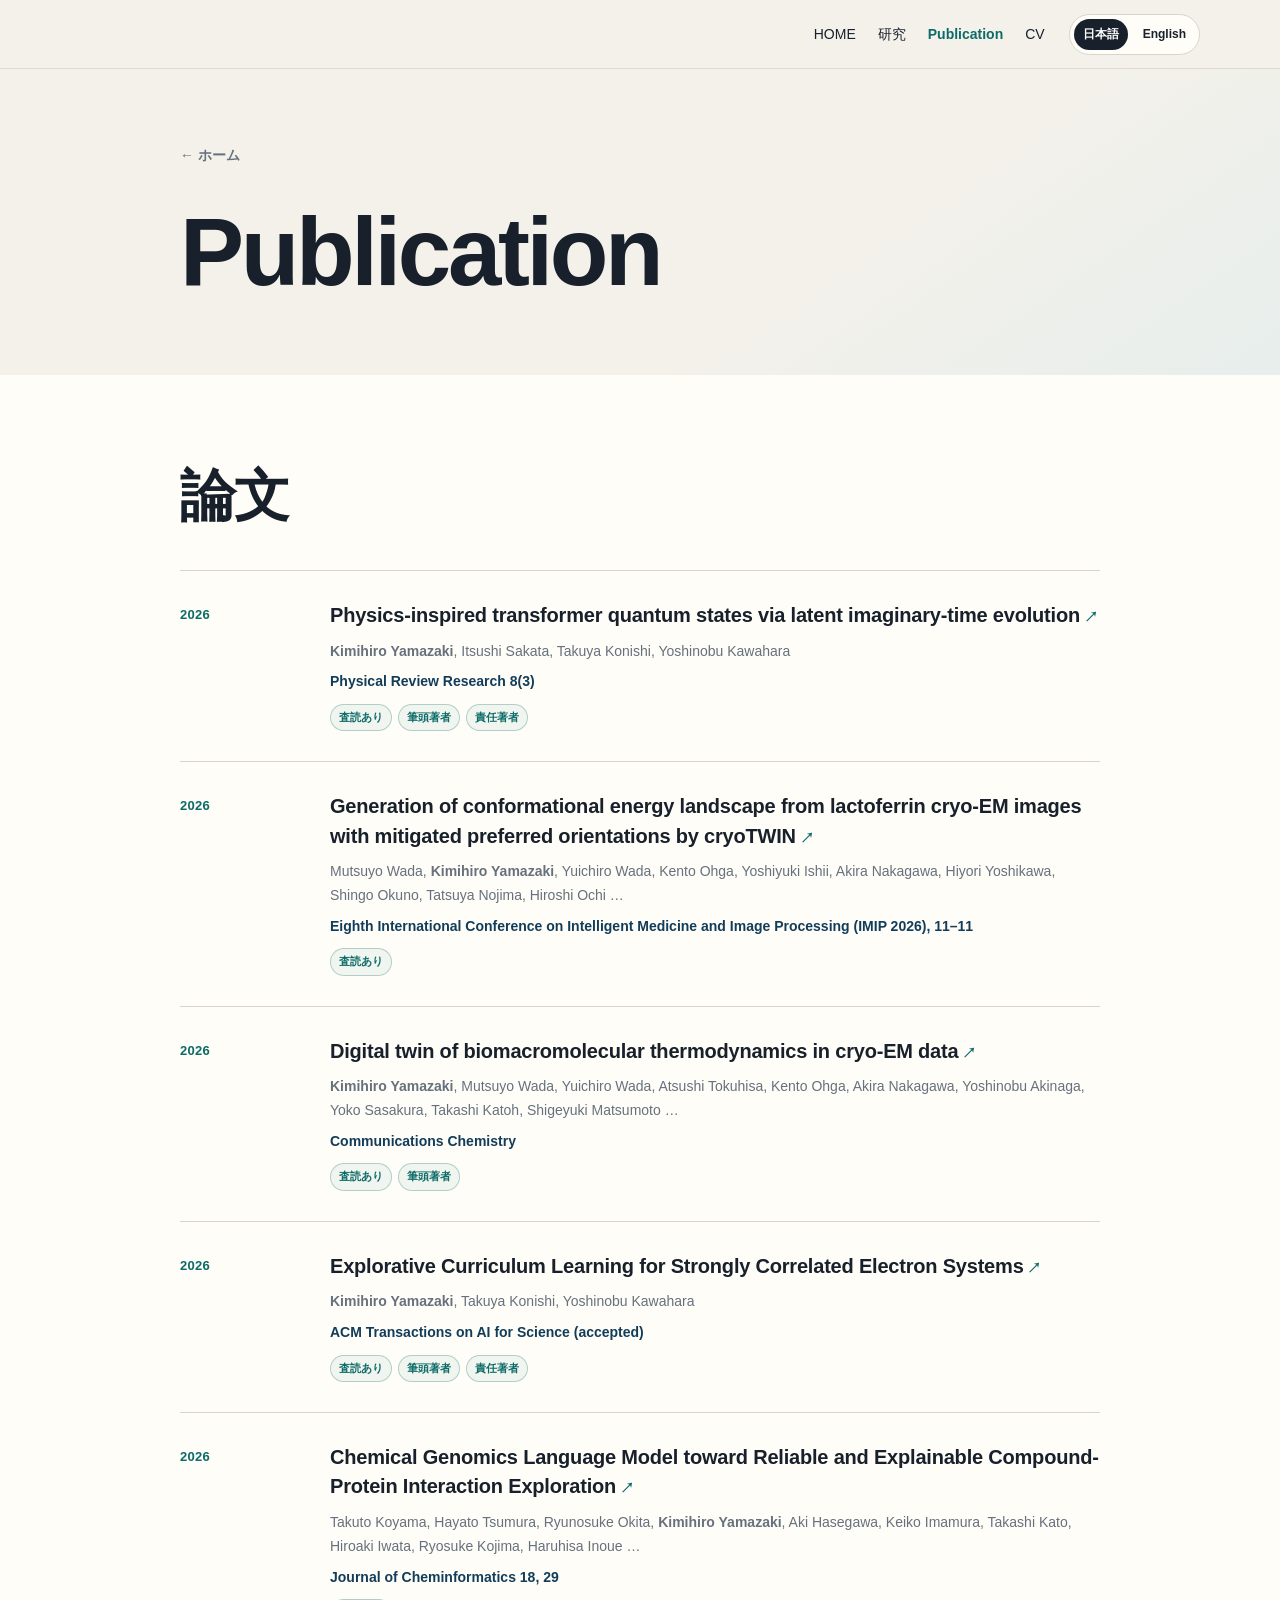
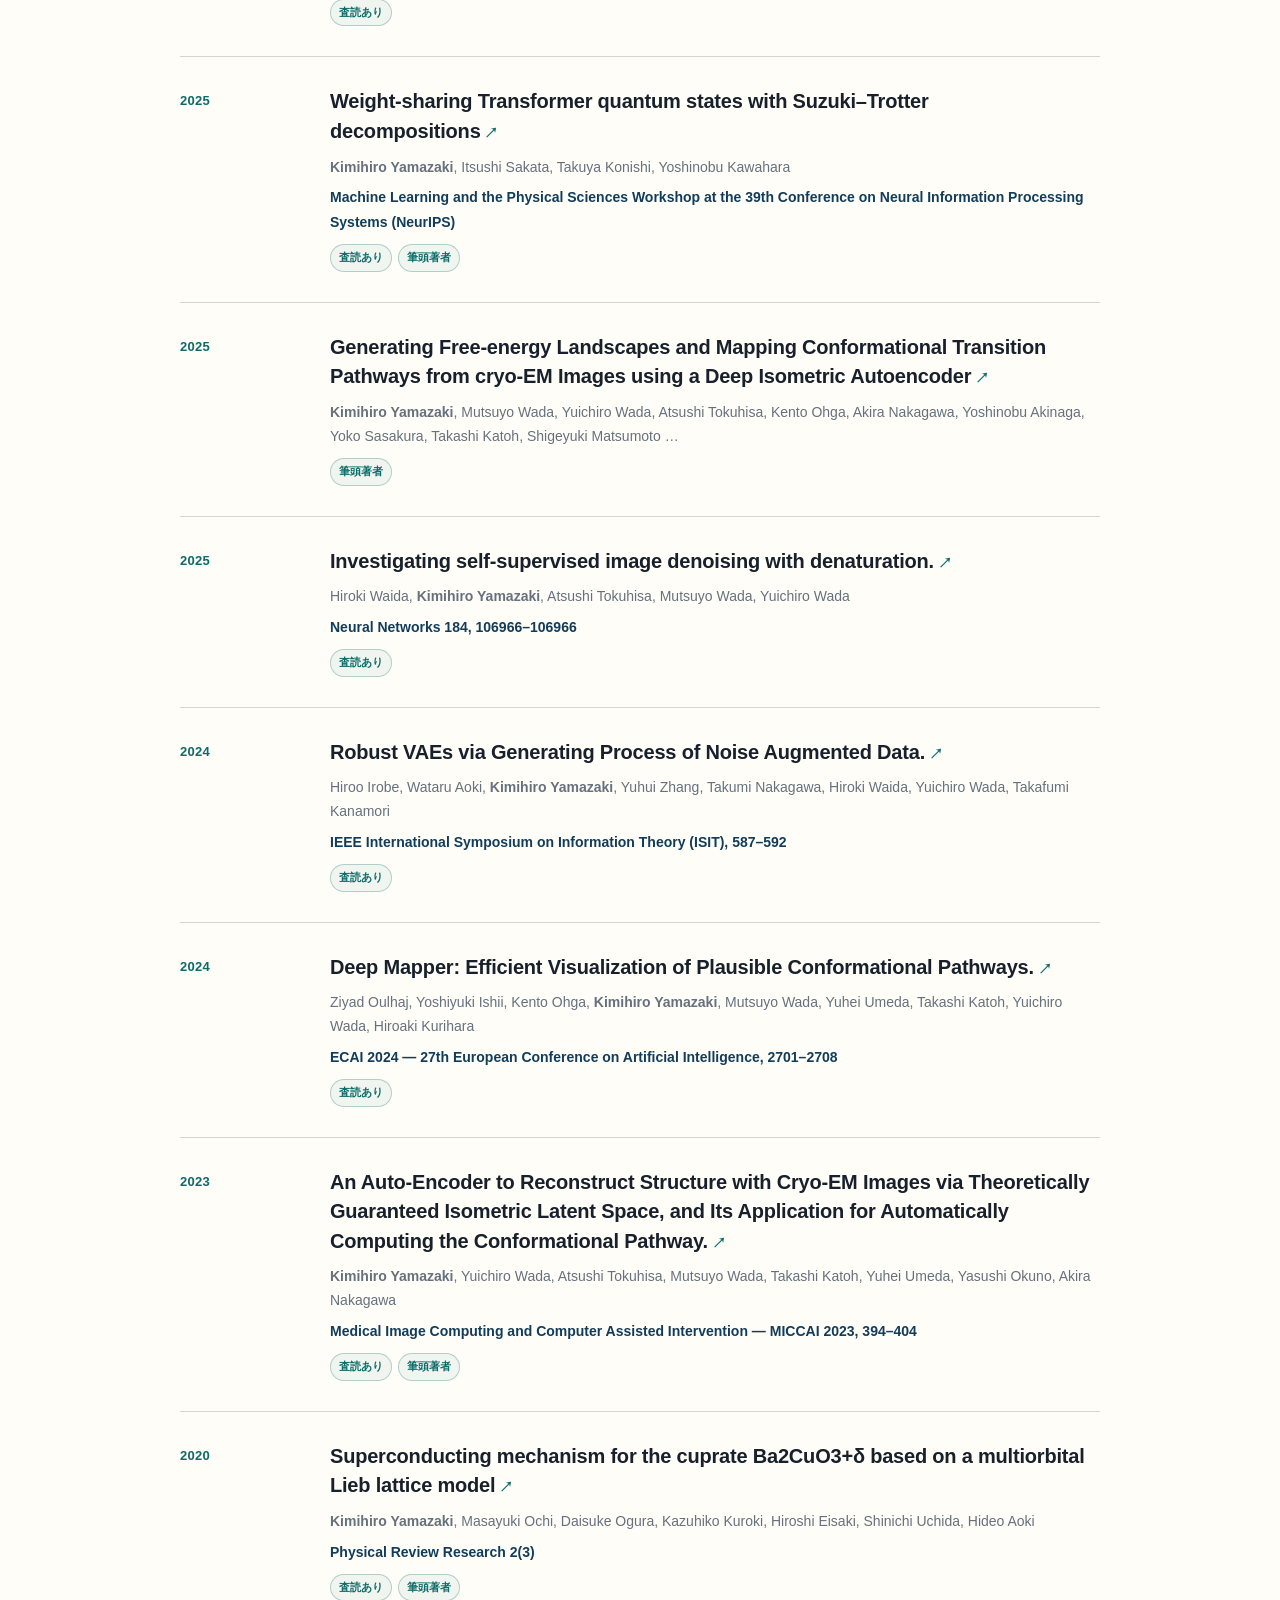
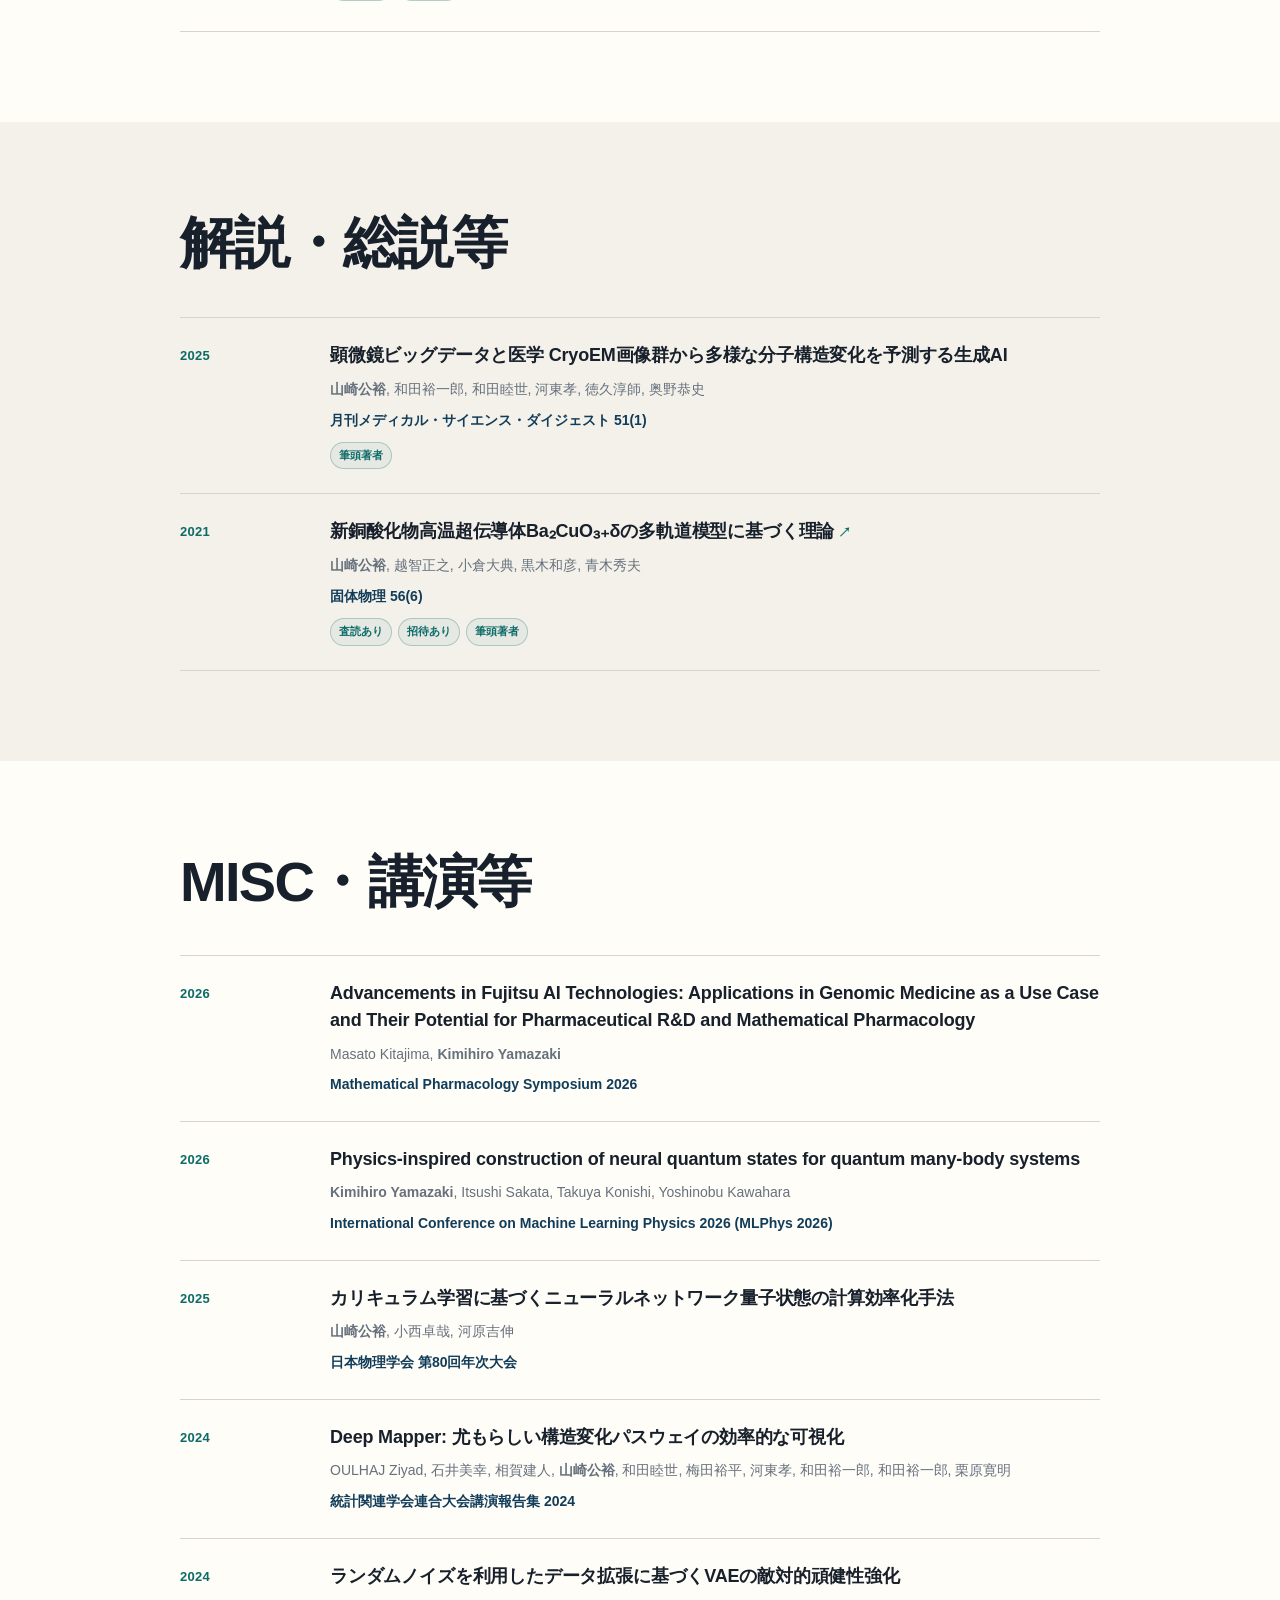
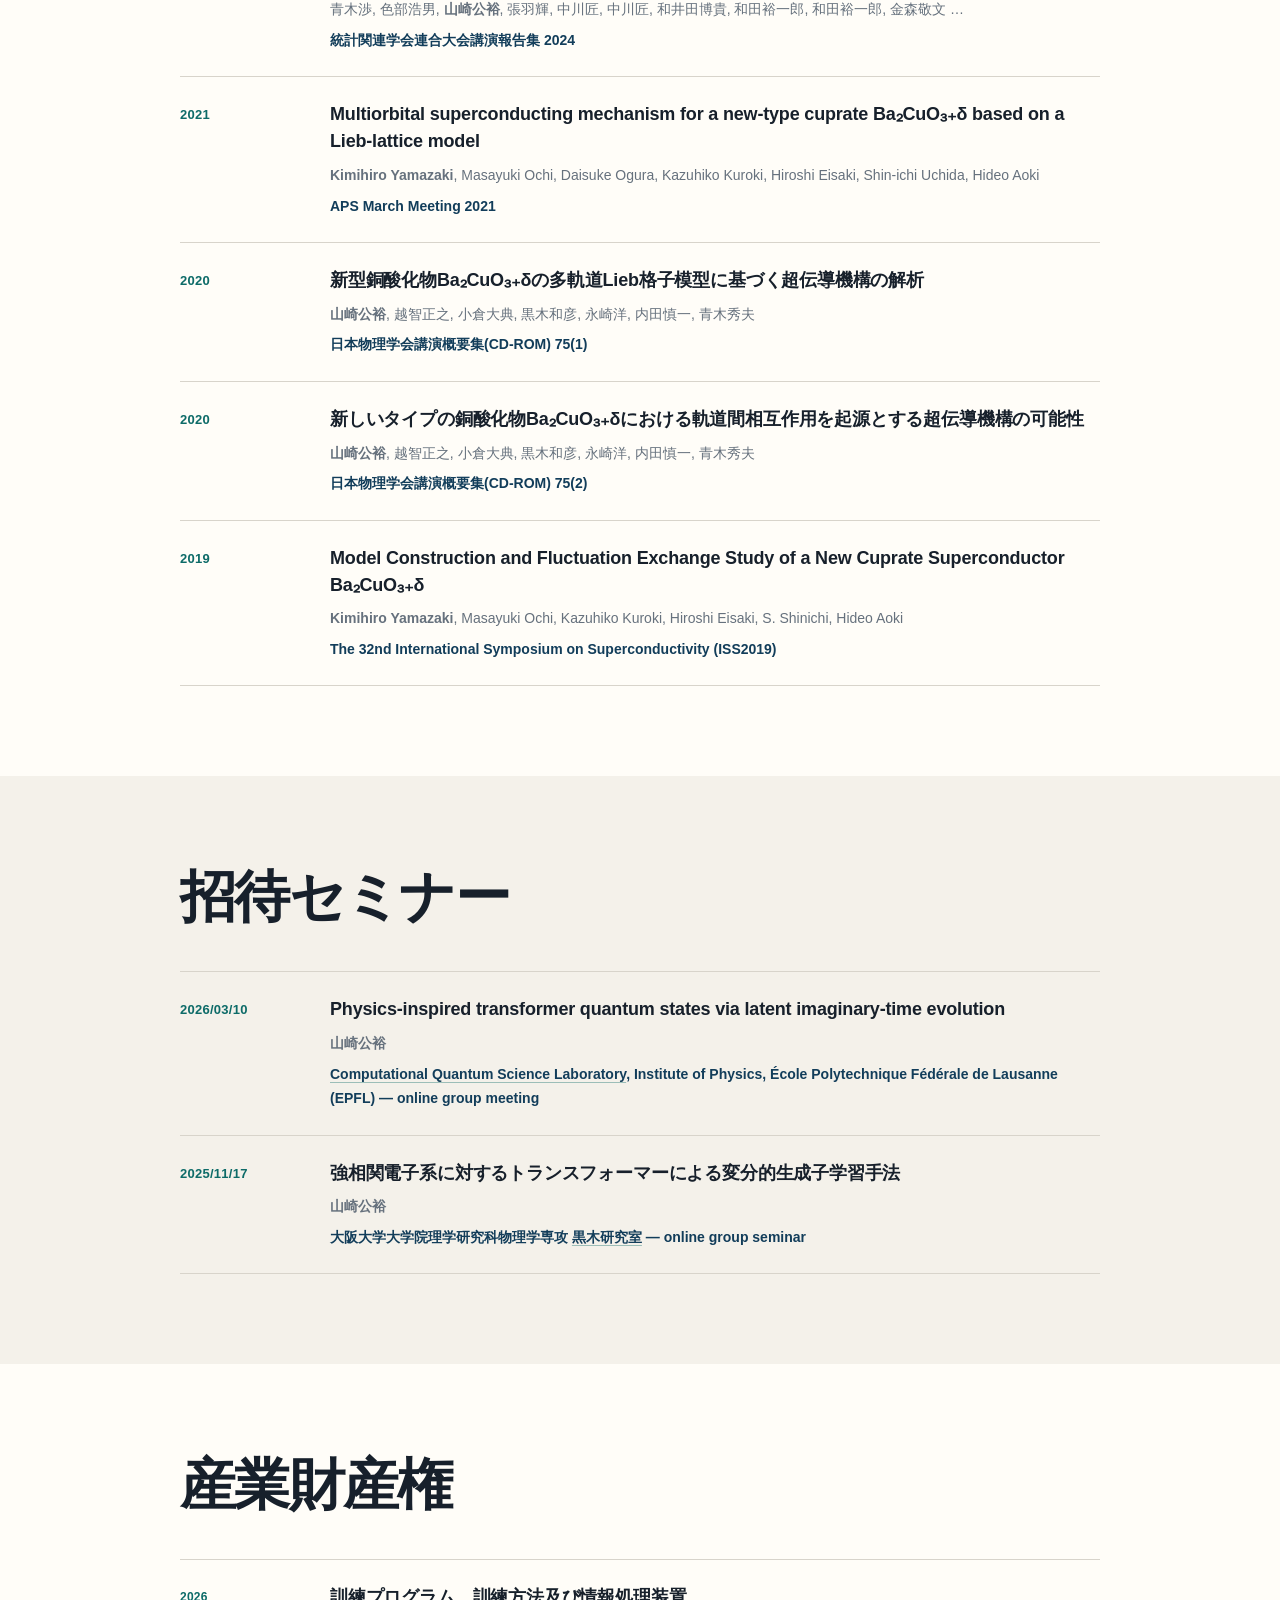
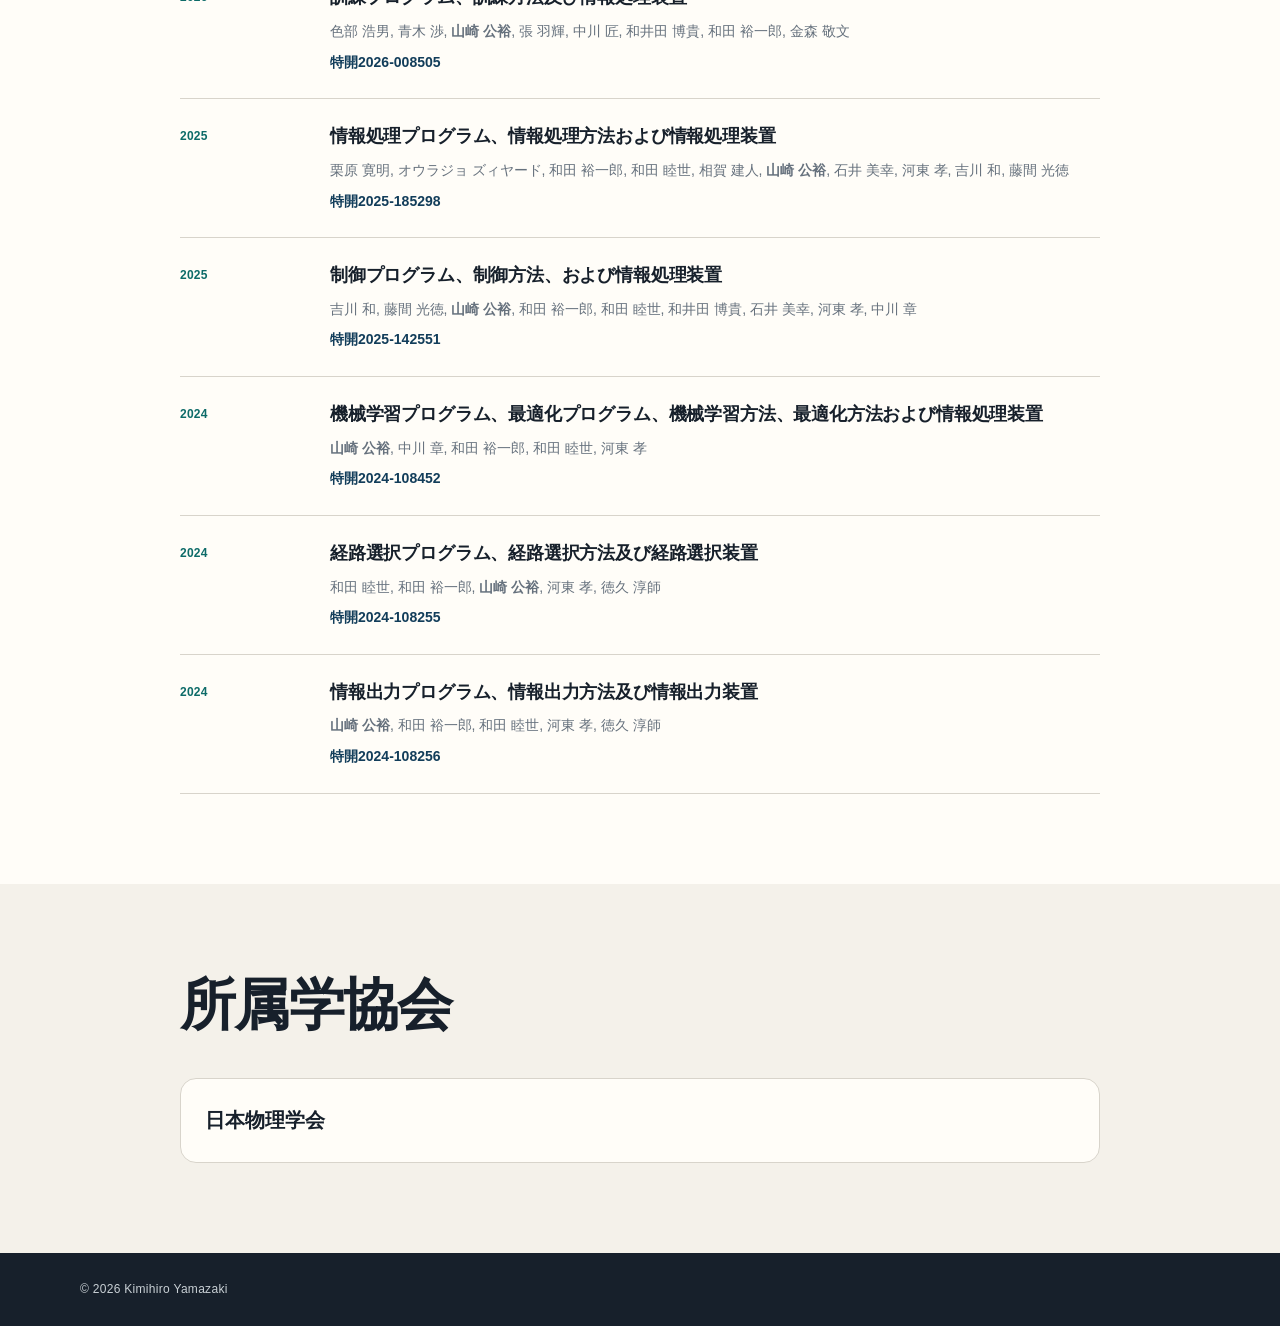
==== publication.html @ 3aa44b80 "Add files via upload" ====
<!DOCTYPE html>

<html lang="ja">
<head>
<meta charset="utf-8"/>
<meta content="width=device-width,initial-scale=1" name="viewport"/>
<meta content="山崎公裕 / Kimihiro Yamazaki — Publication一覧。論文、解説・総説、MISC・学会発表、招待セミナー、産業財産権など。" name="description"/>
<title>Publication | 山崎 公裕</title>
<link href="styles.css" rel="stylesheet"/>
</head>
<body>
<header class="site-header">
<div class="container nav-wrap">
<div class="header-right">
<nav aria-label="メインナビゲーション" class="nav">
<a href="index.html">HOME</a>
<a href="index.html#research">研究</a>
<a aria-current="page" href="publication.html">Publication</a>
<a href="index.html#cv">CV</a>
</nav>
<div aria-label="言語切替" class="lang-switch">
<span aria-current="page" class="active">日本語</span>
<a href="publication-en.html">English</a>
</div>
</div>
</div>
</header>
<main>
<section class="subpage-hero">
<div class="container narrow">
<a class="back-link" href="index.html">← ホーム</a>
<h1 class="page-title">Publication</h1>
</div>
</section>
<section class="section works-section alt" id="papers">
<div class="container narrow">
<div class="section-heading">
<h2>論文</h2>
</div>
<div class="work-list">
<article class="work-item">
<div class="work-date">2026</div>
<div><h3><a class="paper-link" href="https://doi.org/10.1103/bjxb-8tsk" rel="noreferrer" target="_blank">Physics-inspired transformer quantum states via latent imaginary-time evolution</a></h3>
<p class="authors"><strong>Kimihiro Yamazaki</strong>, Itsushi Sakata, Takuya Konishi, Yoshinobu Kawahara</p>
<p class="venue">Physical Review Research 8(3)</p>
<div class="badges"><span>査読あり</span><span>筆頭著者</span><span>責任著者</span></div></div>
</article>
<article class="work-item">
<div class="work-date">2026</div>
<div><h3><a class="paper-link" href="https://doi.org/10.1117/12.3119418" rel="noreferrer" target="_blank">Generation of conformational energy landscape from lactoferrin cryo-EM images with mitigated preferred orientations by cryoTWIN</a></h3>
<p class="authors">Mutsuyo Wada, <strong>Kimihiro Yamazaki</strong>, Yuichiro Wada, Kento Ohga, Yoshiyuki Ishii, Akira Nakagawa, Hiyori Yoshikawa, Shingo Okuno, Tatsuya Nojima, Hiroshi Ochi …</p>
<p class="venue">Eighth International Conference on Intelligent Medicine and Image Processing (IMIP 2026), 11–11</p>
<div class="badges"><span>査読あり</span></div></div>
</article>
<article class="work-item">
<div class="work-date">2026</div>
<div><h3><a class="paper-link" href="https://doi.org/10.1038/s42004-026-02077-5" rel="noreferrer" target="_blank">Digital twin of biomacromolecular thermodynamics in cryo-EM data</a></h3>
<p class="authors"><strong>Kimihiro Yamazaki</strong>, Mutsuyo Wada, Yuichiro Wada, Atsushi Tokuhisa, Kento Ohga, Akira Nakagawa, Yoshinobu Akinaga, Yoko Sasakura, Takashi Katoh, Shigeyuki Matsumoto …</p>
<p class="venue">Communications Chemistry</p>
<div class="badges"><span>査読あり</span><span>筆頭著者</span></div></div>
</article>
<article class="work-item">
<div class="work-date">2026</div>
<div><h3><a class="paper-link" href="https://dl.acm.org/doi/10.1145/3800609" rel="noreferrer" target="_blank">Explorative Curriculum Learning for Strongly Correlated Electron Systems</a></h3>
<p class="authors"><strong>Kimihiro Yamazaki</strong>, Takuya Konishi, Yoshinobu Kawahara</p>
<p class="venue">ACM Transactions on AI for Science (accepted)</p>
<div class="badges"><span>査読あり</span><span>筆頭著者</span><span>責任著者</span></div></div>
</article>
<article class="work-item">
<div class="work-date">2026</div>
<div><h3><a class="paper-link" href="https://doi.org/10.1186/s13321-026-01155-z" rel="noreferrer" target="_blank">Chemical Genomics Language Model toward Reliable and Explainable Compound-Protein Interaction Exploration</a></h3>
<p class="authors">Takuto Koyama, Hayato Tsumura, Ryunosuke Okita, <strong>Kimihiro Yamazaki</strong>, Aki Hasegawa, Keiko Imamura, Takashi Kato, Hiroaki Iwata, Ryosuke Kojima, Haruhisa Inoue …</p>
<p class="venue">Journal of Cheminformatics 18, 29</p>
<div class="badges"><span>査読あり</span></div></div>
</article>
<article class="work-item">
<div class="work-date">2025</div>
<div><h3><a class="paper-link" href="https://ml4physicalsciences.github.io/2025/files/NeurIPS_ML4PS_2025_127.pdf" rel="noreferrer" target="_blank">Weight-sharing Transformer quantum states with Suzuki–Trotter decompositions</a></h3>
<p class="authors"><strong>Kimihiro Yamazaki</strong>, Itsushi Sakata, Takuya Konishi, Yoshinobu Kawahara</p>
<p class="venue">Machine Learning and the Physical Sciences Workshop at the 39th Conference on Neural Information Processing Systems (NeurIPS)</p>
<div class="badges"><span>査読あり</span><span>筆頭著者</span></div></div>
</article>
<article class="work-item">
<div class="work-date">2025</div>
<div><h3><a class="paper-link" href="https://www.cambridge.org/engage/chemrxiv/article-details/67c514a96dde43c908394a29" rel="noreferrer" target="_blank">Generating Free-energy Landscapes and Mapping Conformational Transition Pathways from cryo-EM Images using a Deep Isometric Autoencoder</a></h3>
<p class="authors"><strong>Kimihiro Yamazaki</strong>, Mutsuyo Wada, Yuichiro Wada, Atsushi Tokuhisa, Kento Ohga, Akira Nakagawa, Yoshinobu Akinaga, Yoko Sasakura, Takashi Katoh, Shigeyuki Matsumoto …</p>
<div class="badges"><span>筆頭著者</span></div></div>
</article>
<article class="work-item">
<div class="work-date">2025</div>
<div><h3><a class="paper-link" href="https://doi.org/10.1016/j.neunet.2024.106966" rel="noreferrer" target="_blank">Investigating self-supervised image denoising with denaturation.</a></h3>
<p class="authors">Hiroki Waida, <strong>Kimihiro Yamazaki</strong>, Atsushi Tokuhisa, Mutsuyo Wada, Yuichiro Wada</p>
<p class="venue">Neural Networks 184, 106966–106966</p>
<div class="badges"><span>査読あり</span></div></div>
</article>
<article class="work-item">
<div class="work-date">2024</div>
<div><h3><a class="paper-link" href="https://doi.org/10.1109/ISIT57864.2024.10619451" rel="noreferrer" target="_blank">Robust VAEs via Generating Process of Noise Augmented Data.</a></h3>
<p class="authors">Hiroo Irobe, Wataru Aoki, <strong>Kimihiro Yamazaki</strong>, Yuhui Zhang, Takumi Nakagawa, Hiroki Waida, Yuichiro Wada, Takafumi Kanamori</p>
<p class="venue">IEEE International Symposium on Information Theory (ISIT), 587–592</p>
<div class="badges"><span>査読あり</span></div></div>
</article>
<article class="work-item">
<div class="work-date">2024</div>
<div><h3><a class="paper-link" href="https://doi.org/10.3233/FAIA240803" rel="noreferrer" target="_blank">Deep Mapper: Efficient Visualization of Plausible Conformational Pathways.</a></h3>
<p class="authors">Ziyad Oulhaj, Yoshiyuki Ishii, Kento Ohga, <strong>Kimihiro Yamazaki</strong>, Mutsuyo Wada, Yuhei Umeda, Takashi Katoh, Yuichiro Wada, Hiroaki Kurihara</p>
<p class="venue">ECAI 2024 — 27th European Conference on Artificial Intelligence, 2701–2708</p>
<div class="badges"><span>査読あり</span></div></div>
</article>
<article class="work-item">
<div class="work-date">2023</div>
<div><h3><a class="paper-link" href="https://doi.org/10.1007/978-3-031-43907-0_38" rel="noreferrer" target="_blank">An Auto-Encoder to Reconstruct Structure with Cryo-EM Images via Theoretically Guaranteed Isometric Latent Space, and Its Application for Automatically Computing the Conformational Pathway.</a></h3>
<p class="authors"><strong>Kimihiro Yamazaki</strong>, Yuichiro Wada, Atsushi Tokuhisa, Mutsuyo Wada, Takashi Katoh, Yuhei Umeda, Yasushi Okuno, Akira Nakagawa</p>
<p class="venue">Medical Image Computing and Computer Assisted Intervention — MICCAI 2023, 394–404</p>
<div class="badges"><span>査読あり</span><span>筆頭著者</span></div></div>
</article>

<article class="work-item">
<div class="work-date">2020</div>
<div><h3><a class="paper-link" href="https://doi.org/10.1103/PhysRevResearch.2.033356" rel="noreferrer" target="_blank">Superconducting mechanism for the cuprate Ba2CuO3+δ based on a multiorbital Lieb lattice model</a></h3>
<p class="authors"><strong>Kimihiro Yamazaki</strong>, Masayuki Ochi, Daisuke Ogura, Kazuhiko Kuroki, Hiroshi Eisaki, Shinichi Uchida, Hideo Aoki</p>
<p class="venue">Physical Review Research 2(3)</p>
<div class="badges"><span>査読あり</span><span>筆頭著者</span></div></div>
</article>
</div>
</div>
</section>

<section class="section works-section" id="reviews">
<div class="container narrow">
<div class="section-heading">
<h2>解説・総説等</h2>
</div>
<div class="work-list compact">
<article class="work-item"><div class="work-date">2025</div><div><h3>顕微鏡ビッグデータと医学 CryoEM画像群から多様な分子構造変化を予測する生成AI</h3><p class="authors"><strong>山崎公裕</strong>, 和田裕一郎, 和田睦世, 河東孝, 徳久淳師, 奥野恭史</p><p class="venue">月刊メディカル・サイエンス・ダイジェスト 51(1)</p><div class="badges"><span>筆頭著者</span></div></div></article>
<article class="work-item">
<div class="work-date">2021</div>
<div><h3><a class="paper-link" href="https://jglobal.jst.go.jp/detail?JGLOBAL_ID=202102281086195123" rel="noreferrer" target="_blank">新銅酸化物高温超伝導体Ba₂CuO₃₊δの多軌道模型に基づく理論</a></h3>
<p class="authors"><strong>山崎公裕</strong>, 越智正之, 小倉大典, 黒木和彦, 青木秀夫</p>
<p class="venue">固体物理 56(6)</p>
<div class="badges"><span>査読あり</span><span>招待あり</span><span>筆頭著者</span></div></div>
</article>
</div>
</div>
</section>
<section class="section works-section alt" id="misc">
<div class="container narrow">
<div class="section-heading">
<h2>MISC・講演等</h2>

</div>
<div class="work-list compact">
<article class="work-item"><div class="work-date">2026</div><div><h3>Advancements in Fujitsu AI Technologies: Applications in Genomic Medicine as a Use Case and Their Potential for Pharmaceutical R&amp;D and Mathematical Pharmacology</h3><p class="authors">Masato Kitajima, <strong>Kimihiro Yamazaki</strong></p><p class="venue">Mathematical Pharmacology Symposium 2026</p></div></article>
<article class="work-item"><div class="work-date">2026</div><div><h3>Physics-inspired construction of neural quantum states for quantum many-body systems</h3><p class="authors"><strong>Kimihiro Yamazaki</strong>, Itsushi Sakata, Takuya Konishi, Yoshinobu Kawahara</p><p class="venue">International Conference on Machine Learning Physics 2026 (MLPhys 2026)</p></div></article>
<article class="work-item"><div class="work-date">2025</div><div><h3>カリキュラム学習に基づくニューラルネットワーク量子状態の計算効率化手法</h3><p class="authors"><strong>山崎公裕</strong>, 小西卓哉, 河原吉伸</p><p class="venue">日本物理学会 第80回年次大会</p></div></article>

<article class="work-item"><div class="work-date">2024</div><div><h3>Deep Mapper: 尤もらしい構造変化パスウェイの効率的な可視化</h3><p class="authors">OULHAJ Ziyad, 石井美幸, 相賀建人, <strong>山崎公裕</strong>, 和田睦世, 梅田裕平, 河東孝, 和田裕一郎, 和田裕一郎, 栗原寛明</p><p class="venue">統計関連学会連合大会講演報告集 2024</p></div></article>
<article class="work-item"><div class="work-date">2024</div><div><h3>ランダムノイズを利用したデータ拡張に基づくVAEの敵対的頑健性強化</h3><p class="authors">青木渉, 色部浩男, <strong>山崎公裕</strong>, 張羽輝, 中川匠, 中川匠, 和井田博貴, 和田裕一郎, 和田裕一郎, 金森敬文 …</p><p class="venue">統計関連学会連合大会講演報告集 2024</p></div></article>
<article class="work-item"><div class="work-date">2021</div><div><h3>Multiorbital superconducting mechanism for a new-type cuprate Ba₂CuO₃₊δ based on a Lieb-lattice model</h3><p class="authors"><strong>Kimihiro Yamazaki</strong>, Masayuki Ochi, Daisuke Ogura, Kazuhiko Kuroki, Hiroshi Eisaki, Shin-ichi Uchida, Hideo Aoki</p><p class="venue">APS March Meeting 2021</p></div></article>
<article class="work-item"><div class="work-date">2020</div><div><h3>新型銅酸化物Ba₂CuO₃₊δの多軌道Lieb格子模型に基づく超伝導機構の解析</h3><p class="authors"><strong>山崎公裕</strong>, 越智正之, 小倉大典, 黒木和彦, 永崎洋, 内田慎一, 青木秀夫</p><p class="venue">日本物理学会講演概要集(CD-ROM) 75(1)</p></div></article>
<article class="work-item"><div class="work-date">2020</div><div><h3>新しいタイプの銅酸化物Ba₂CuO₃₊δにおける軌道間相互作用を起源とする超伝導機構の可能性</h3><p class="authors"><strong>山崎公裕</strong>, 越智正之, 小倉大典, 黒木和彦, 永崎洋, 内田慎一, 青木秀夫</p><p class="venue">日本物理学会講演概要集(CD-ROM) 75(2)</p></div></article>
<article class="work-item"><div class="work-date">2019</div><div><h3>Model Construction and Fluctuation Exchange Study of a New Cuprate Superconductor Ba₂CuO₃₊δ</h3><p class="authors"><strong>Kimihiro Yamazaki</strong>, Masayuki Ochi, Kazuhiko Kuroki, Hiroshi Eisaki, S. Shinichi, Hideo Aoki</p><p class="venue">The 32nd International Symposium on Superconductivity (ISS2019)</p></div></article>
</div>
</div>
</section>
<section class="section works-section" id="invited-talks">
<div class="container narrow">
<div class="section-heading">
<h2>招待セミナー</h2>
</div>
<div class="work-list compact">
<article class="work-item"><div class="work-date">2026/03/10</div><div><h3>Physics-inspired transformer quantum states via latent imaginary-time evolution</h3><p class="authors"><strong>山崎公裕</strong></p><p class="venue"><a class="inline-link" href="https://www.epfl.ch/labs/cqsl/" rel="noreferrer" target="_blank">Computational Quantum Science Laboratory</a>, Institute of Physics, École Polytechnique Fédérale de Lausanne (EPFL) — online group meeting</p></div></article>
<article class="work-item"><div class="work-date">2025/11/17</div><div><h3>強相関電子系に対するトランスフォーマーによる変分的生成子学習手法</h3><p class="authors"><strong>山崎公裕</strong></p><p class="venue">大阪大学大学院理学研究科物理学専攻 <a class="inline-link" href="http://ann.phys.sci.osaka-u.ac.jp/" rel="noreferrer" target="_blank">黒木研究室</a> — online group seminar</p></div></article>
</div>
</div>
</section>
<section class="section works-section alt" id="patents">
<div class="container narrow">
<div class="section-heading">
<h2>産業財産権</h2></div>
<div class="work-list compact patent-list">
<article class="work-item"><div class="work-date">2026</div><div><h3>訓練プログラム、訓練方法及び情報処理装置</h3><p class="authors">色部 浩男, 青木 渉, <strong>山崎 公裕</strong>, 張 羽輝, 中川 匠, 和井田 博貴, 和田 裕一郎, 金森 敬文</p><p class="venue">特開2026-008505</p></div></article>
<article class="work-item"><div class="work-date">2025</div><div><h3>情報処理プログラム、情報処理方法および情報処理装置</h3><p class="authors">栗原 寛明, オウラジョ ズィヤード, 和田 裕一郎, 和田 睦世, 相賀 建人, <strong>山崎 公裕</strong>, 石井 美幸, 河東 孝, 吉川 和, 藤間 光徳</p><p class="venue">特開2025-185298</p></div></article>
<article class="work-item"><div class="work-date">2025</div><div><h3>制御プログラム、制御方法、および情報処理装置</h3><p class="authors">吉川 和, 藤間 光徳, <strong>山崎 公裕</strong>, 和田 裕一郎, 和田 睦世, 和井田 博貴, 石井 美幸, 河東 孝, 中川 章</p><p class="venue">特開2025-142551</p></div></article>
<article class="work-item"><div class="work-date">2024</div><div><h3>機械学習プログラム、最適化プログラム、機械学習方法、最適化方法および情報処理装置</h3><p class="authors"><strong>山崎 公裕</strong>, 中川 章, 和田 裕一郎, 和田 睦世, 河東 孝</p><p class="venue">特開2024-108452</p></div></article>
<article class="work-item"><div class="work-date">2024</div><div><h3>経路選択プログラム、経路選択方法及び経路選択装置</h3><p class="authors">和田 睦世, 和田 裕一郎, <strong>山崎 公裕</strong>, 河東 孝, 徳久 淳師</p><p class="venue">特開2024-108255</p></div></article>
<article class="work-item"><div class="work-date">2024</div><div><h3>情報出力プログラム、情報出力方法及び情報出力装置</h3><p class="authors"><strong>山崎 公裕</strong>, 和田 裕一郎, 和田 睦世, 河東 孝, 徳久 淳師</p><p class="venue">特開2024-108256</p></div></article>
</div>
</div>
</section>
<section class="section works-section" id="societies">
<div class="container narrow">
<div class="section-heading">
<h2>所属学協会</h2></div>
<div class="society-card">日本物理学会</div>

</div>
</section>
</main>
<footer class="site-footer">
<div class="container footer-wrap">
<p>© 2026 Kimihiro Yamazaki</p>
</div>
</footer>
</body>
</html>
---- styles.css ----
:root{
  --bg:#f4f1ea;
  --paper:#fffdf8;
  --ink:#17202b;
  --muted:#66717d;
  --line:#d8d4cb;
  --accent:#0d6b68;
  --accent2:#123d5a;
  --max:1120px;
}
*{box-sizing:border-box}
html{scroll-behavior:smooth}
body{margin:0;font-family:-apple-system,BlinkMacSystemFont,"Segoe UI","Noto Sans JP",sans-serif;background:var(--bg);color:var(--ink);line-height:1.75}
a{color:inherit;text-decoration:none}
.container{width:min(var(--max),calc(100% - 40px));margin:0 auto}
.site-header{position:sticky;top:0;z-index:50;background:rgba(244,241,234,.9);backdrop-filter:blur(12px);border-bottom:1px solid rgba(216,212,203,.8)}
.nav-wrap{height:68px;display:flex;align-items:center;justify-content:flex-end}
.brand{font-weight:800;letter-spacing:.08em;border:1px solid var(--ink);width:38px;height:38px;display:grid;place-items:center;border-radius:50%}
.nav{display:flex;gap:22px;font-size:14px}.nav a:hover{color:var(--accent)}
.hero{padding:96px 0 72px;background:linear-gradient(145deg,#f4f1ea 60%,#e7eeec)}
.hero-grid{display:grid;grid-template-columns:1.5fr .7fr;gap:80px;align-items:center}
.hero-simple{max-width:none;text-align:left}
.hero-simple h1{margin-bottom:34px}
.hero-identity{display:flex;align-items:center;justify-content:flex-start;gap:26px;margin-bottom:34px;text-align:left}
.hero-identity h1{margin:0}
.profile-photo{width:132px;height:132px;object-fit:cover;border-radius:18px;border:1px solid var(--line);box-shadow:0 10px 28px rgba(23,32,43,.08);flex:0 0 auto}
.eyebrow{font-size:12px;letter-spacing:.18em;font-weight:800;color:var(--accent);margin:0 0 12px}
h1{font-size:clamp(40px,6vw,68px);line-height:1.04;letter-spacing:-.035em;margin:0 0 24px}h1 span{font-size:.46em;letter-spacing:.08em;font-weight:600}
.lead{font-size:clamp(22px,3vw,34px);font-weight:700;margin:0 0 18px;color:var(--accent2)}
.intro{font-size:17px;max-width:700px;color:#3c4751}
.role-list{margin-top:28px;display:grid;gap:10px}.role-list div{display:grid;grid-template-columns:180px 1fr;gap:16px;border-top:1px solid var(--line);padding-top:10px}.role-list span{color:var(--muted)}
.cta-row{display:flex;flex-wrap:wrap;gap:12px;margin-top:30px}.button{border:1px solid var(--ink);padding:10px 16px;border-radius:999px;font-size:14px;font-weight:700;transition:.2s}.button:hover{transform:translateY(-2px)}.button.primary{background:var(--ink);color:white}
.profile-card{background:var(--paper);border:1px solid var(--line);border-radius:24px;padding:28px;box-shadow:0 20px 60px rgba(23,32,43,.08)}
.monogram{width:120px;height:120px;border-radius:50%;display:grid;place-items:center;background:var(--accent2);color:white;font-size:34px;font-weight:800;letter-spacing:.08em;margin-bottom:34px}.profile-label{font-size:11px;letter-spacing:.16em;color:var(--muted);font-weight:800}.profile-card ul{padding-left:18px;margin:10px 0 24px}.mini-note{font-size:13px;color:var(--muted);border-top:1px solid var(--line);padding-top:16px}
.section{padding:90px 0}.alt{background:var(--paper)}.section-heading{max-width:720px;margin-bottom:42px}.section-heading h2,.contact h2{font-size:clamp(34px,5vw,56px);line-height:1.12;letter-spacing:-.03em;margin:0 0 14px}.section-heading p:not(.eyebrow){color:var(--muted)}
.split{max-width:none;display:flex;align-items:end;justify-content:space-between;gap:30px}.text-link{font-weight:700;color:var(--accent);white-space:nowrap}
.cards{display:grid;gap:18px}.cards.three{grid-template-columns:repeat(3,1fr)}.card{background:var(--paper);border:1px solid var(--line);border-radius:18px;padding:28px;min-height:280px}.card .num{display:inline-block;font-size:12px;font-weight:800;color:var(--accent);margin-bottom:54px}.card h3{font-size:24px;line-height:1.2;margin:0 0 18px}.card p{color:var(--muted);margin:0}
.pub-list{border-top:1px solid var(--line)}.pub{display:grid;grid-template-columns:100px 1fr;gap:28px;padding:28px 0;border-bottom:1px solid var(--line)}.pub-year{font-weight:800;color:var(--accent)}.pub h3{font-size:20px;line-height:1.45;margin:0 0 8px}.authors,.venue{margin:4px 0;color:var(--muted);font-size:14px}.venue{font-weight:700;color:var(--accent2)}
.timeline{border-top:1px solid var(--line)}.timeline-item{display:grid;grid-template-columns:160px 1fr;gap:35px;padding:24px 0;border-bottom:1px solid var(--line)}.timeline-item .year{font-weight:800;color:var(--accent)}.timeline-item h3{margin:0;font-size:20px}.timeline-item p{margin:4px 0 0;color:var(--muted)}
.highlight{background:var(--accent2);color:white}.stats{display:grid;grid-template-columns:repeat(3,1fr);gap:20px}.stats>div{border-right:1px solid rgba(255,255,255,.25);padding-right:20px}.stats>div:last-child{border-right:0}.stats span{font-size:64px;font-weight:800;line-height:1}.stats p{margin:8px 0 0;color:rgba(255,255,255,.72)}
.contact{background:#e7eeec}.contact-grid{display:grid;grid-template-columns:1.2fr 1fr;gap:80px;align-items:center}.contact-grid>div:last-child p{color:#4d5a64}
footer{padding:28px 0;background:var(--ink);color:#c9d0d5;font-size:12px}.footer-wrap{display:flex;justify-content:space-between;gap:20px}
@media (max-width:820px){.nav{display:none}.hero{padding-top:62px}.hero-grid,.contact-grid{grid-template-columns:1fr;gap:42px}.profile-card{max-width:520px}.cards.three{grid-template-columns:1fr}.card{min-height:auto}.role-list div{grid-template-columns:1fr;gap:2px}.timeline-item{grid-template-columns:105px 1fr}.stats{grid-template-columns:1fr}.stats>div{border-right:0;border-bottom:1px solid rgba(255,255,255,.25);padding:20px 0}.stats>div:last-child{border-bottom:0}.split{align-items:flex-start;flex-direction:column}.footer-wrap{flex-direction:column}}
@media (max-width:520px){.container{width:min(var(--max),calc(100% - 28px))}.section{padding:66px 0}.pub{grid-template-columns:1fr;gap:4px}.timeline-item{grid-template-columns:1fr;gap:4px}.monogram{width:92px;height:92px}.hero-identity{gap:16px;align-items:center}.profile-photo{width:76px;height:76px;border-radius:14px}}

/* Header language switch */
.header-right{display:flex;align-items:center;gap:24px}
.lang-switch{display:flex;align-items:center;gap:6px;padding:4px;border:1px solid var(--line);border-radius:999px;background:var(--paper);font-size:12px;font-weight:700;white-space:nowrap}
.lang-switch a,.lang-switch span{padding:5px 9px;border-radius:999px}
.lang-switch a:hover{color:var(--accent)}
.lang-switch .active{background:var(--ink);color:white}
@media (max-width:820px){.header-right{gap:10px}.lang-switch{font-size:11px}}


/* Detailed works pages */
.narrow{max-width:920px}
.subpage-hero{padding:72px 0 52px;background:linear-gradient(145deg,#f4f1ea 62%,#e7eeec)}
.back-link{display:inline-block;margin-bottom:34px;color:var(--muted);font-size:14px;font-weight:700}
.back-link:hover{color:var(--accent)}
.page-title{font-size:clamp(54px,9vw,96px);margin-bottom:22px}
.page-intro{font-size:17px;max-width:760px;color:#3c4751;margin:0}
.metrics{display:grid;gap:12px;margin-top:38px}.metrics.four{grid-template-columns:repeat(4,1fr)}
.metrics>div{background:rgba(255,253,248,.72);border:1px solid var(--line);border-radius:15px;padding:17px 18px;display:flex;flex-direction:column;gap:2px}
.metrics strong{font-size:30px;line-height:1.1;color:var(--accent2)}.metrics span{font-size:12px;color:var(--muted);font-weight:700}
.jump-nav{display:flex;flex-wrap:wrap;gap:9px;margin-top:20px}
.jump-nav a{border:1px solid var(--line);background:var(--paper);border-radius:999px;padding:7px 12px;font-size:13px;font-weight:700}
.jump-nav a:hover{border-color:var(--accent);color:var(--accent)}
.works-section{scroll-margin-top:68px}
.work-list{border-top:1px solid var(--line)}
.work-item{display:grid;grid-template-columns:120px 1fr;gap:30px;padding:30px 0;border-bottom:1px solid var(--line)}
.work-date{font-size:13px;font-weight:800;color:var(--accent);letter-spacing:.02em;padding-top:3px;overflow-wrap:anywhere}
.work-item h3{font-size:20px;line-height:1.48;margin:0 0 9px;letter-spacing:-.01em}
.work-item .authors{font-size:14px;line-height:1.7;margin:0;color:var(--muted)}
.work-item .venue{font-size:14px;margin:6px 0 0;font-weight:700;color:var(--accent2)}
.badges{display:flex;flex-wrap:wrap;gap:6px;margin-top:10px}
.badges span{font-size:11px;font-weight:800;color:var(--accent);border:1px solid rgba(13,107,104,.28);background:rgba(13,107,104,.055);padding:3px 8px;border-radius:999px}
.work-list.compact .work-item{padding:24px 0}.work-list.compact .work-item h3{font-size:18px}
.patent-list .work-date{font-size:12px}
.society-card{border:1px solid var(--line);background:var(--paper);border-radius:16px;padding:24px;font-size:20px;font-weight:800}
.source-note{margin-top:30px;padding-top:20px;border-top:1px solid var(--line);font-size:13px;color:var(--muted)}
.source-note a{text-decoration:underline;text-underline-offset:3px}
.nav a[aria-current="page"]{color:var(--accent);font-weight:800}
@media (max-width:820px){.metrics.four{grid-template-columns:repeat(2,1fr)}.work-item{grid-template-columns:1fr;gap:5px}.work-date{padding-top:0}.subpage-hero{padding-top:52px}}
@media (max-width:520px){.metrics.four{grid-template-columns:1fr 1fr}.page-title{font-size:52px}.jump-nav a{font-size:12px}.work-item h3{font-size:18px}}

/* Icon-only email button */
.icon-button{width:42px;height:42px;padding:0;display:inline-grid;place-items:center;border-radius:50%}
.icon-button svg{width:19px;height:19px;display:block}

/* Publication links */
.paper-link{color:inherit;text-decoration-thickness:1px;text-decoration-color:transparent;text-underline-offset:4px;transition:color .18s,text-decoration-color .18s}
.paper-link::after{content:" ↗";font-size:.72em;color:var(--accent);font-weight:800;white-space:nowrap}
.paper-link:hover{color:var(--accent2);text-decoration:underline;text-decoration-color:var(--accent)}


/* Profile links */
.profile-links{align-items:center}
.profile-icon-link{width:44px;height:44px;display:inline-grid;place-items:center;border:1px solid var(--line);border-radius:50%;background:var(--paper);transition:transform .18s,border-color .18s,box-shadow .18s}
.profile-icon-link:hover{transform:translateY(-2px);border-color:var(--accent);box-shadow:0 8px 22px rgba(23,32,43,.08)}
.profile-icon-link svg{width:20px;height:20px;display:block}


/* Research overview */
.research-grid{display:grid;grid-template-columns:minmax(0,.82fr) minmax(420px,1.18fr);gap:64px;align-items:center}
.research-copy .section-heading{max-width:620px;margin-bottom:0}
.research-keyword-block{margin-top:30px}
.keyword-label{margin:0 0 10px;font-size:11px;line-height:1.2;letter-spacing:.16em;font-weight:800;color:var(--muted)}
.research-keywords{display:flex;flex-wrap:wrap;gap:9px;list-style:none;padding:0;margin:0}
.research-keywords li{padding:8px 13px;border:1px solid rgba(13,107,104,.25);border-radius:999px;background:rgba(13,107,104,.055);color:var(--accent2);font-size:13px;font-weight:750;line-height:1.35}
.research-visual{position:relative;margin:0;padding:10px;background:rgba(255,253,248,.78);border:1px solid var(--line);border-radius:24px;box-shadow:0 20px 55px rgba(23,32,43,.09);overflow:hidden}
.research-visual::after{content:"";position:absolute;inset:auto 12% -28px 12%;height:58px;background:rgba(13,107,104,.13);filter:blur(30px);pointer-events:none}
.research-visual picture,.research-visual img{display:block;width:100%}
.research-visual img{height:auto;border-radius:16px}
.image-credit{position:relative;z-index:1;margin:8px 6px 2px;text-align:right;color:var(--muted);font-size:11px;line-height:1.4;letter-spacing:.01em}

/* Site footer */
.site-footer{padding:26px 0;background:var(--ink);color:#c9d0d5;font-size:12px}
.site-footer .footer-wrap{align-items:center}
.site-footer p{margin:0;letter-spacing:.025em}

@media (max-width:900px){
  .research-grid{grid-template-columns:1fr;gap:38px}
  .research-copy .section-heading{max-width:720px}
  .research-visual{max-width:760px}
}
@media (max-width:520px){
  .research-keyword-block{margin-top:24px}
  .research-keywords{gap:7px}
  .research-keywords li{padding:7px 11px;font-size:12px}
  .research-visual{padding:6px;border-radius:18px}
  .research-visual img{border-radius:13px}
}

.inline-link{text-decoration:underline;text-decoration-thickness:1px;text-underline-offset:3px;text-decoration-color:rgba(13,107,104,.38);transition:color .18s,text-decoration-color .18s}
.inline-link:hover{color:var(--accent);text-decoration-color:var(--accent)}
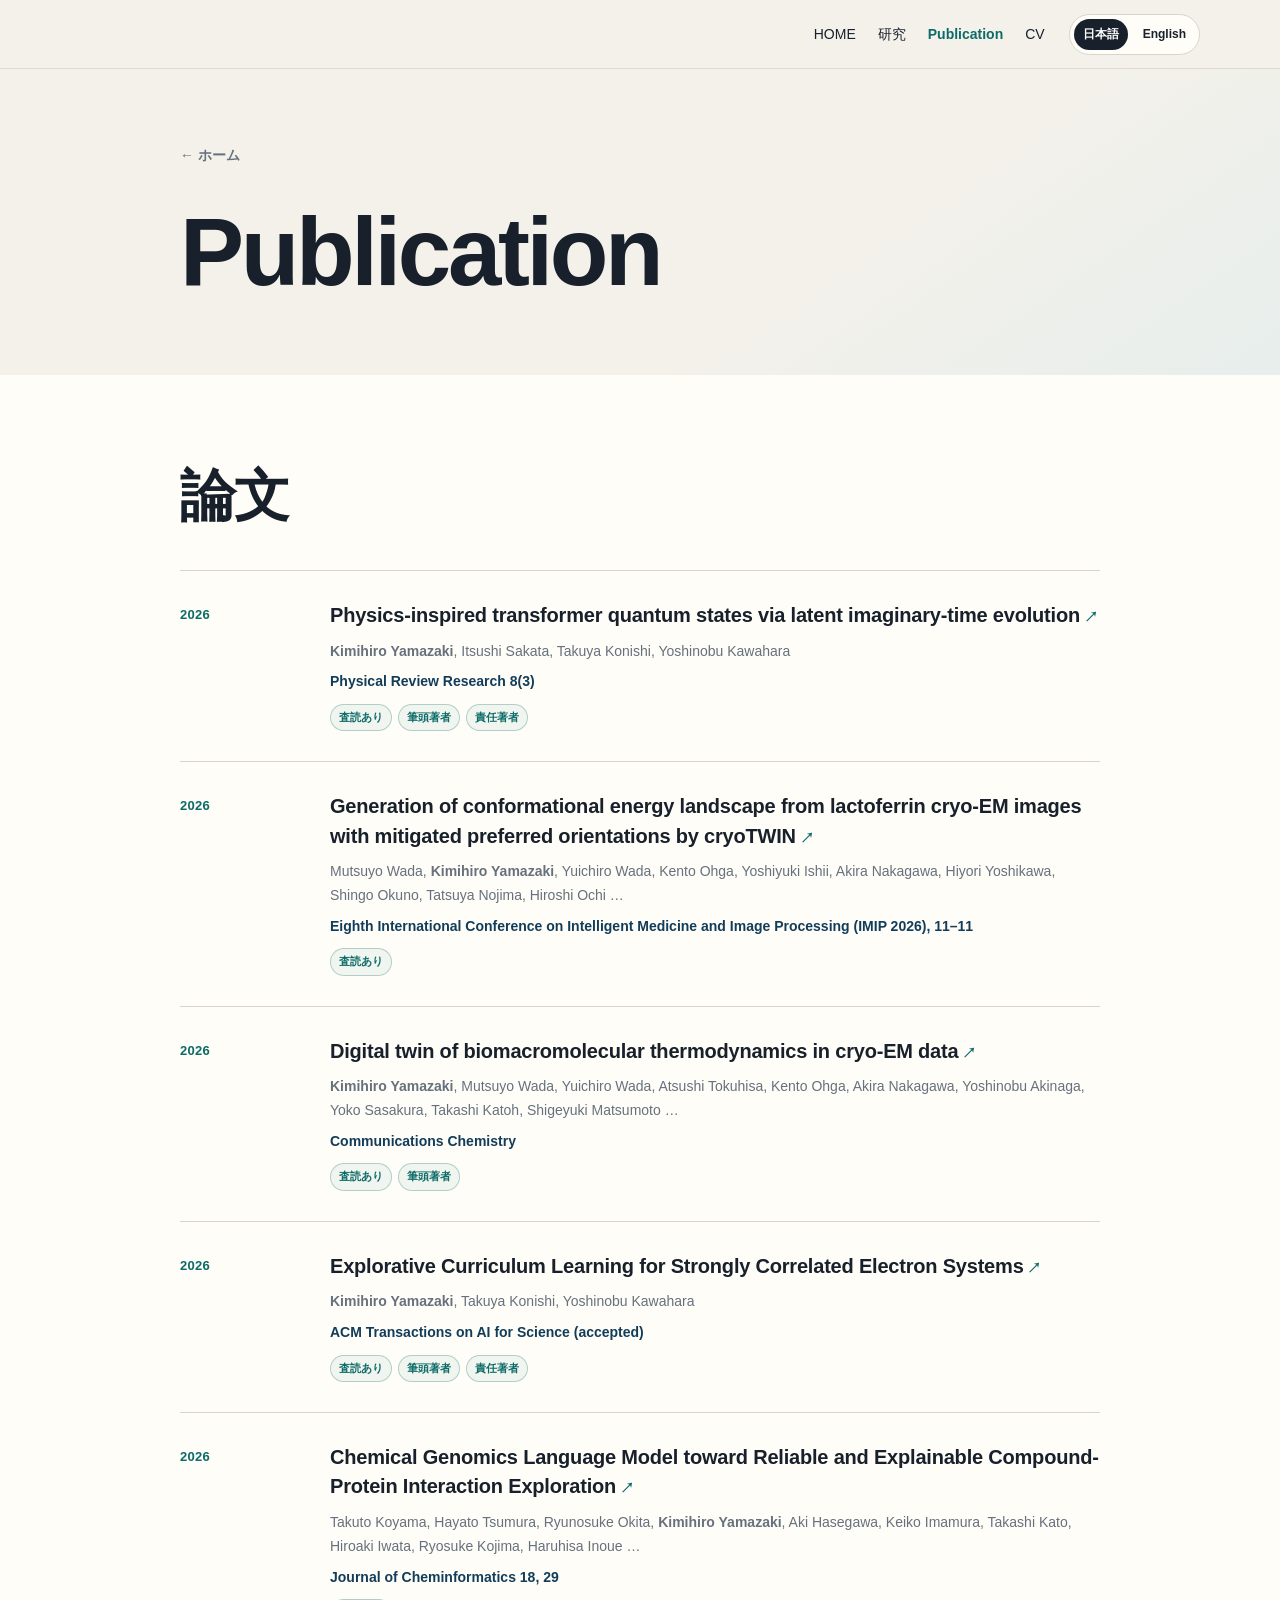
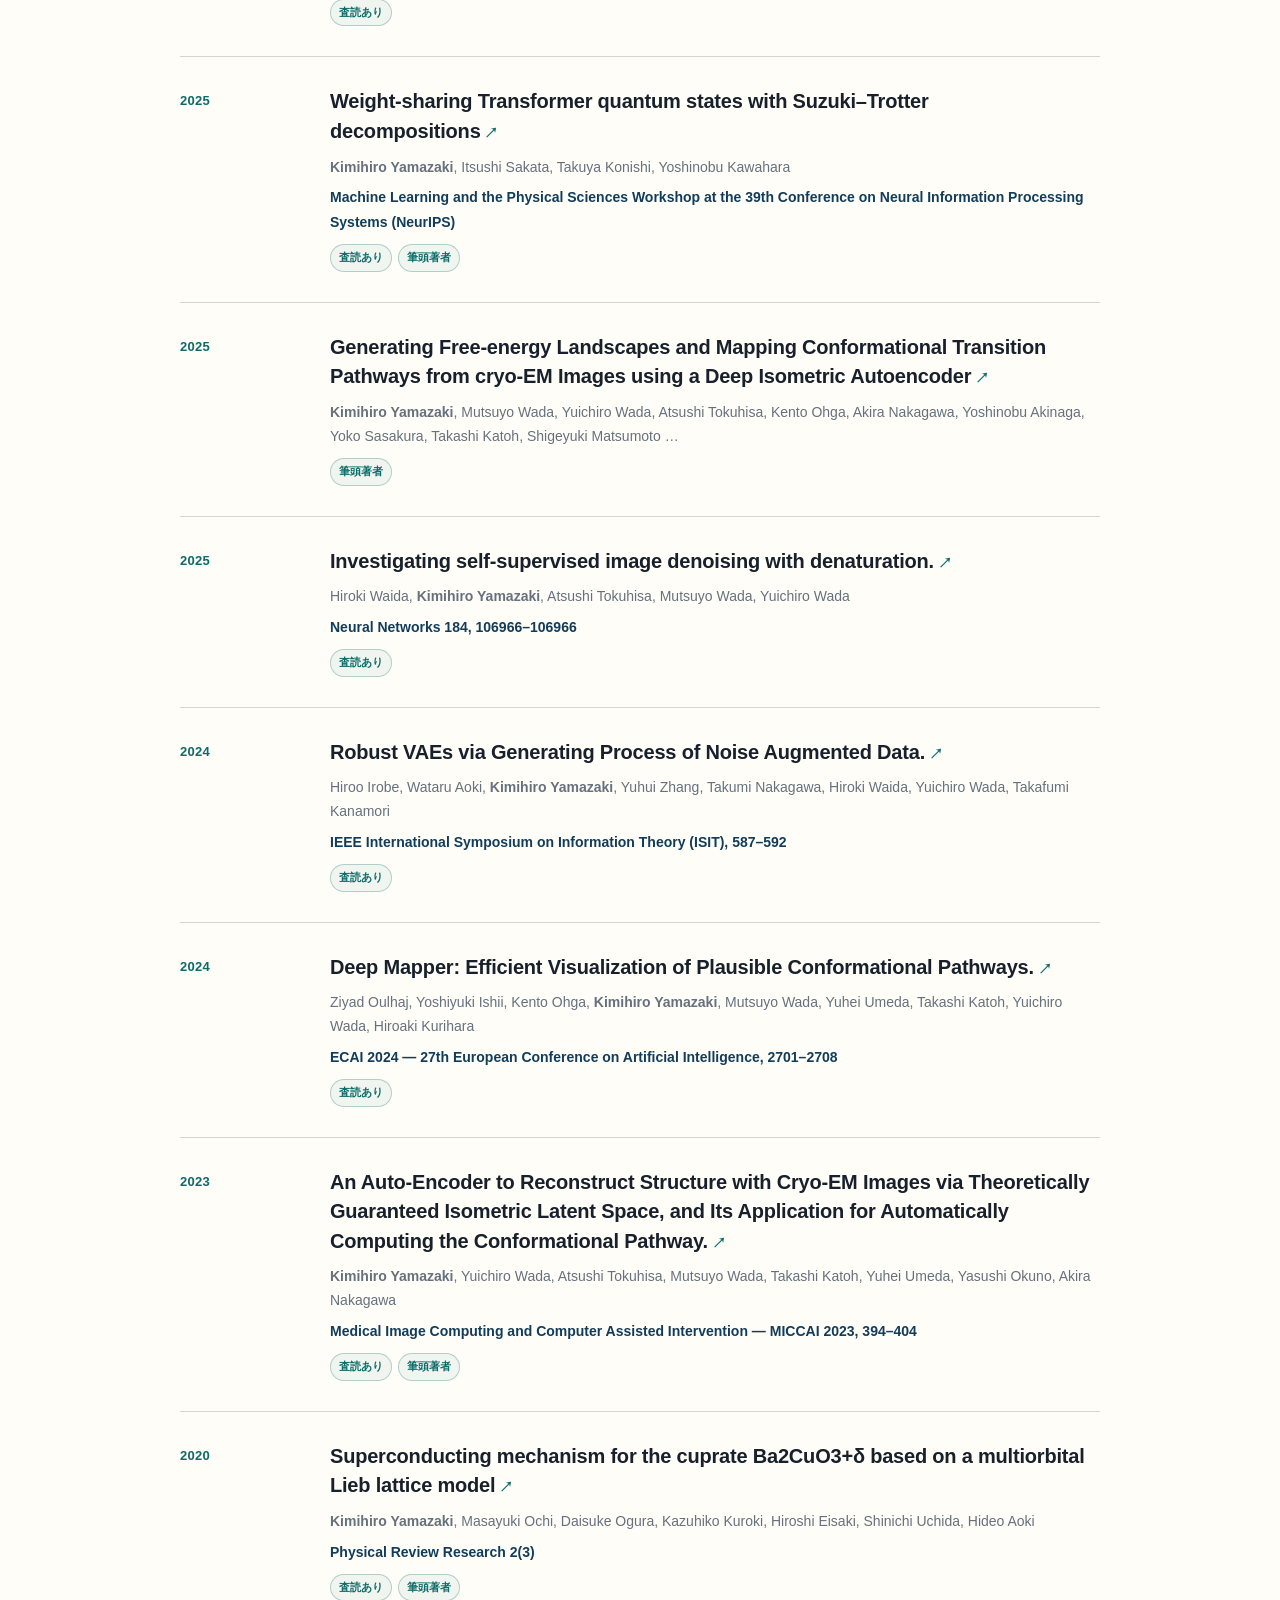
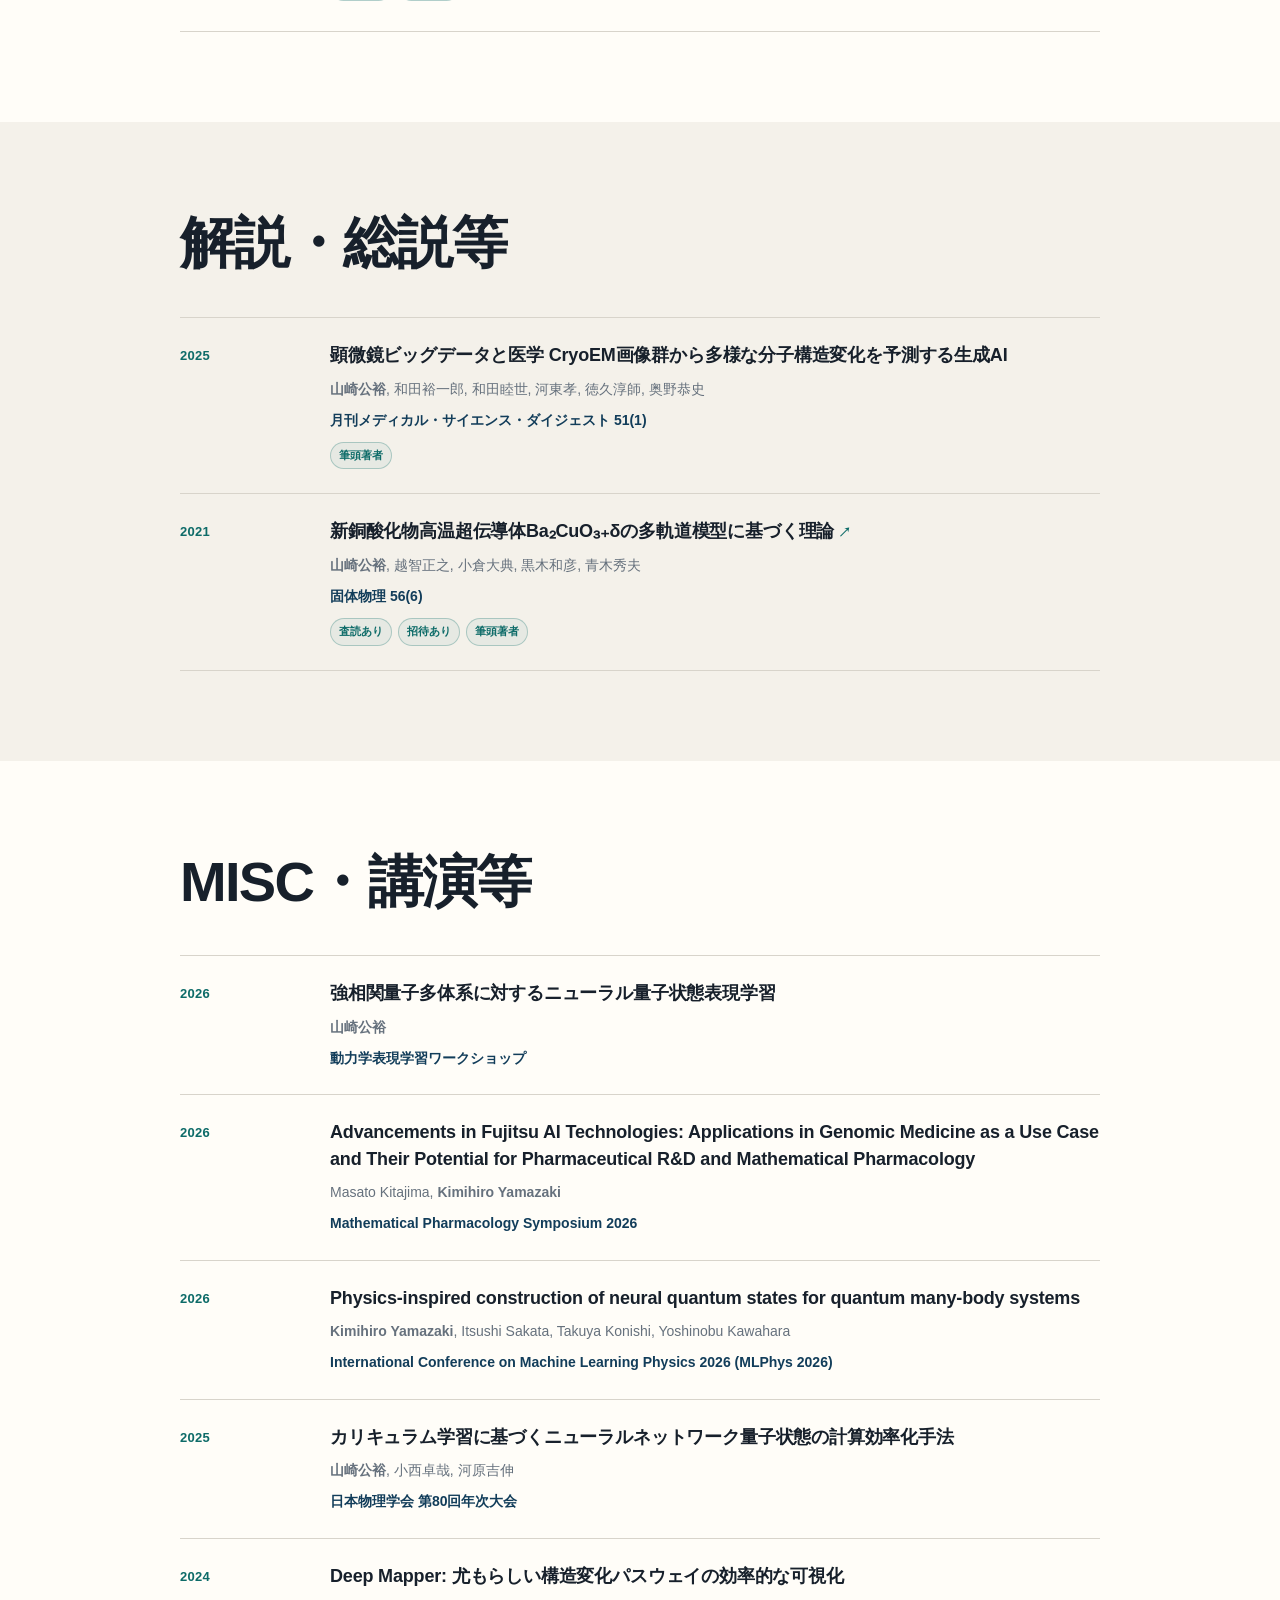
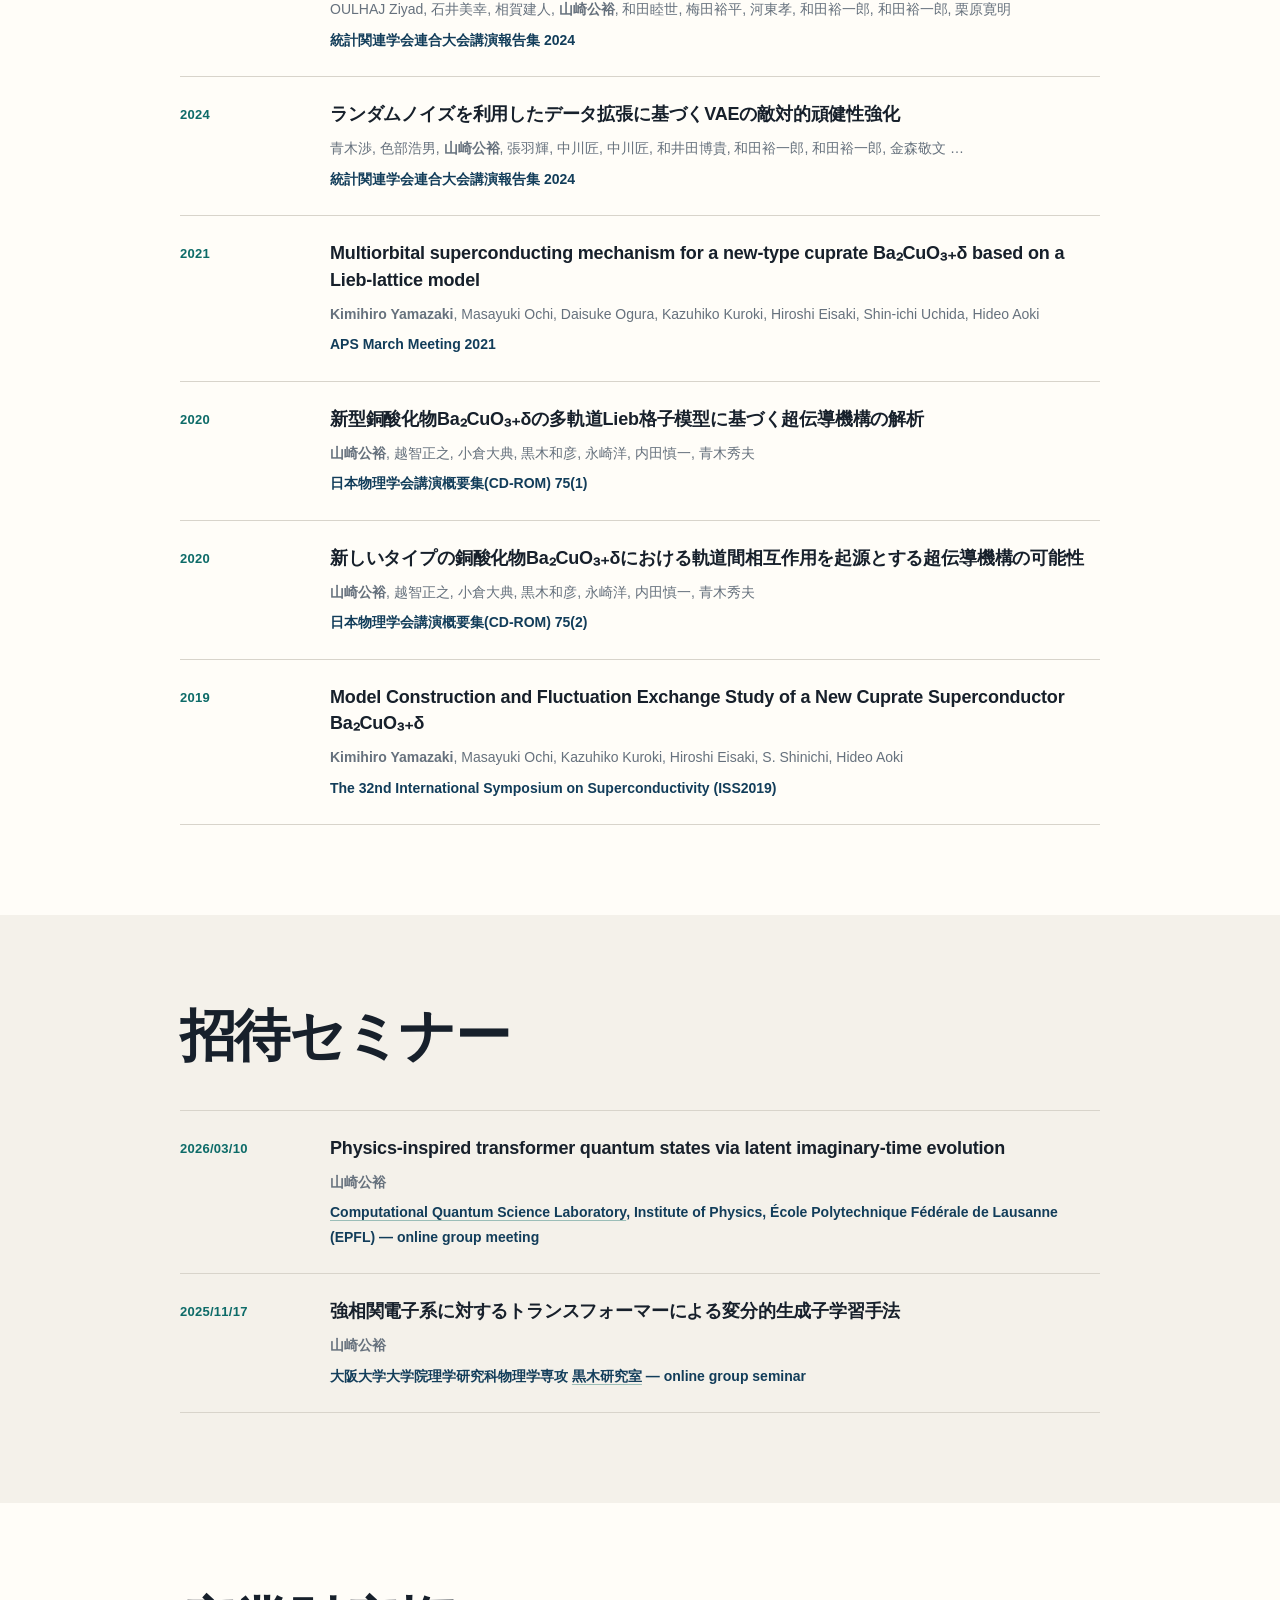
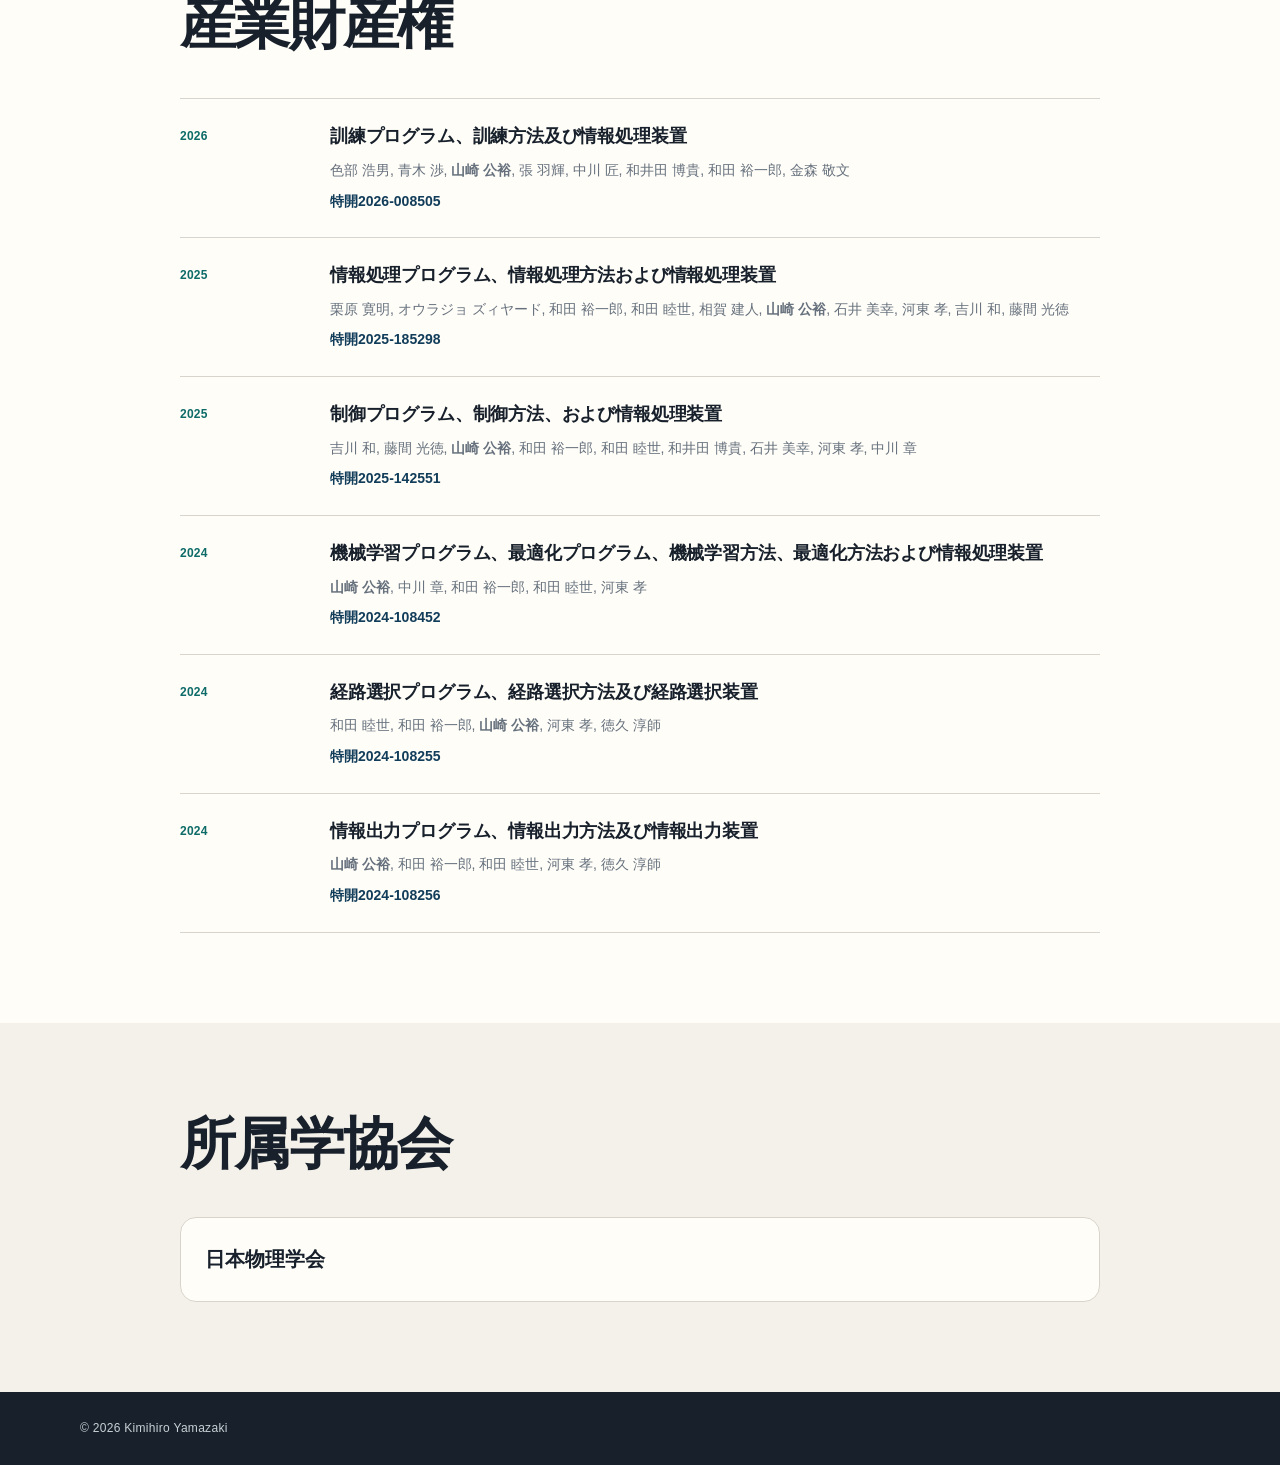
==== commit bd21422c: "Update publication.html" ====
--- a/publication.html
+++ b/publication.html
@@ -150,6 +150,7 @@
 
 </div>
 <div class="work-list compact">
+<article class="work-item"><div class="work-date">2026</div><div><h3>強相関量子多体系に対するニューラル量子状態表現学習</h3><p class="authors"><strong>山崎公裕</strong></p><p class="venue">動力学表現学習ワークショップ</p></div></article>
 <article class="work-item"><div class="work-date">2026</div><div><h3>Advancements in Fujitsu AI Technologies: Applications in Genomic Medicine as a Use Case and Their Potential for Pharmaceutical R&amp;D and Mathematical Pharmacology</h3><p class="authors">Masato Kitajima, <strong>Kimihiro Yamazaki</strong></p><p class="venue">Mathematical Pharmacology Symposium 2026</p></div></article>
 <article class="work-item"><div class="work-date">2026</div><div><h3>Physics-inspired construction of neural quantum states for quantum many-body systems</h3><p class="authors"><strong>Kimihiro Yamazaki</strong>, Itsushi Sakata, Takuya Konishi, Yoshinobu Kawahara</p><p class="venue">International Conference on Machine Learning Physics 2026 (MLPhys 2026)</p></div></article>
 <article class="work-item"><div class="work-date">2025</div><div><h3>カリキュラム学習に基づくニューラルネットワーク量子状態の計算効率化手法</h3><p class="authors"><strong>山崎公裕</strong>, 小西卓哉, 河原吉伸</p><p class="venue">日本物理学会 第80回年次大会</p></div></article>
